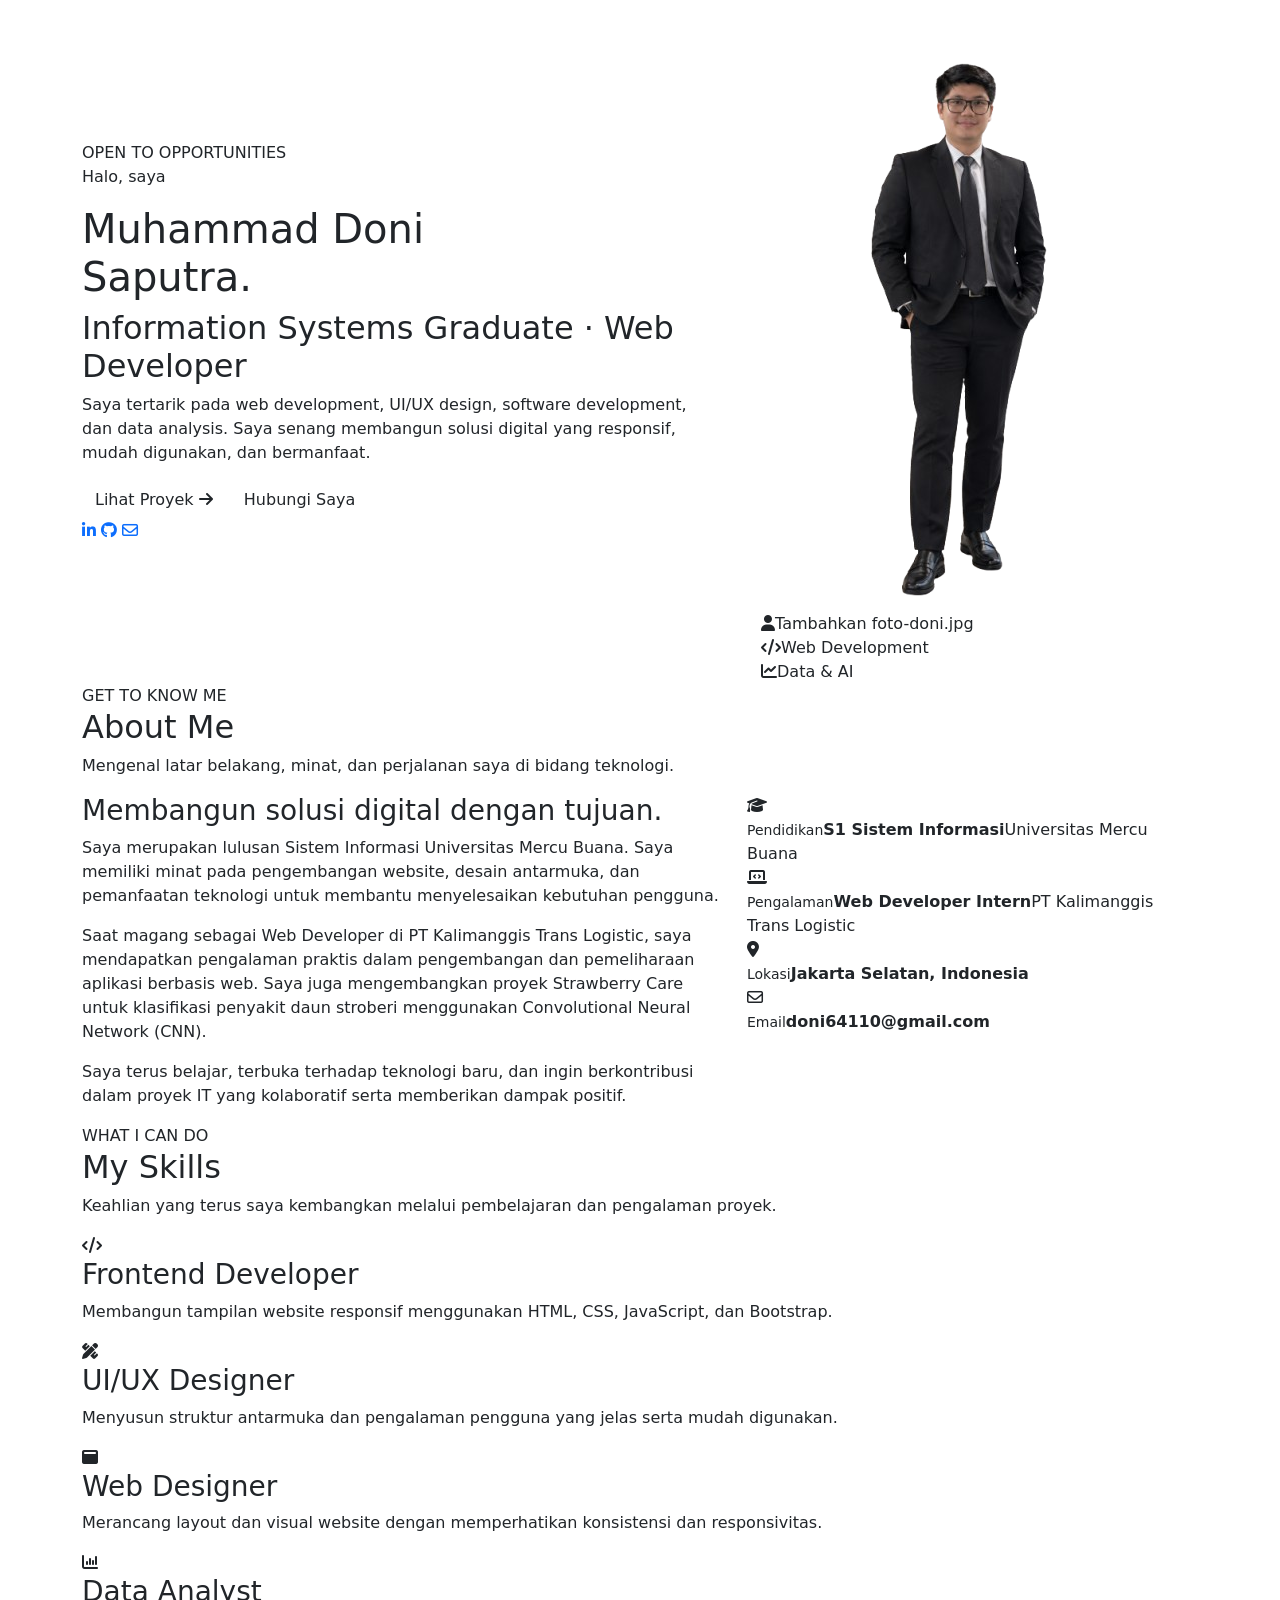
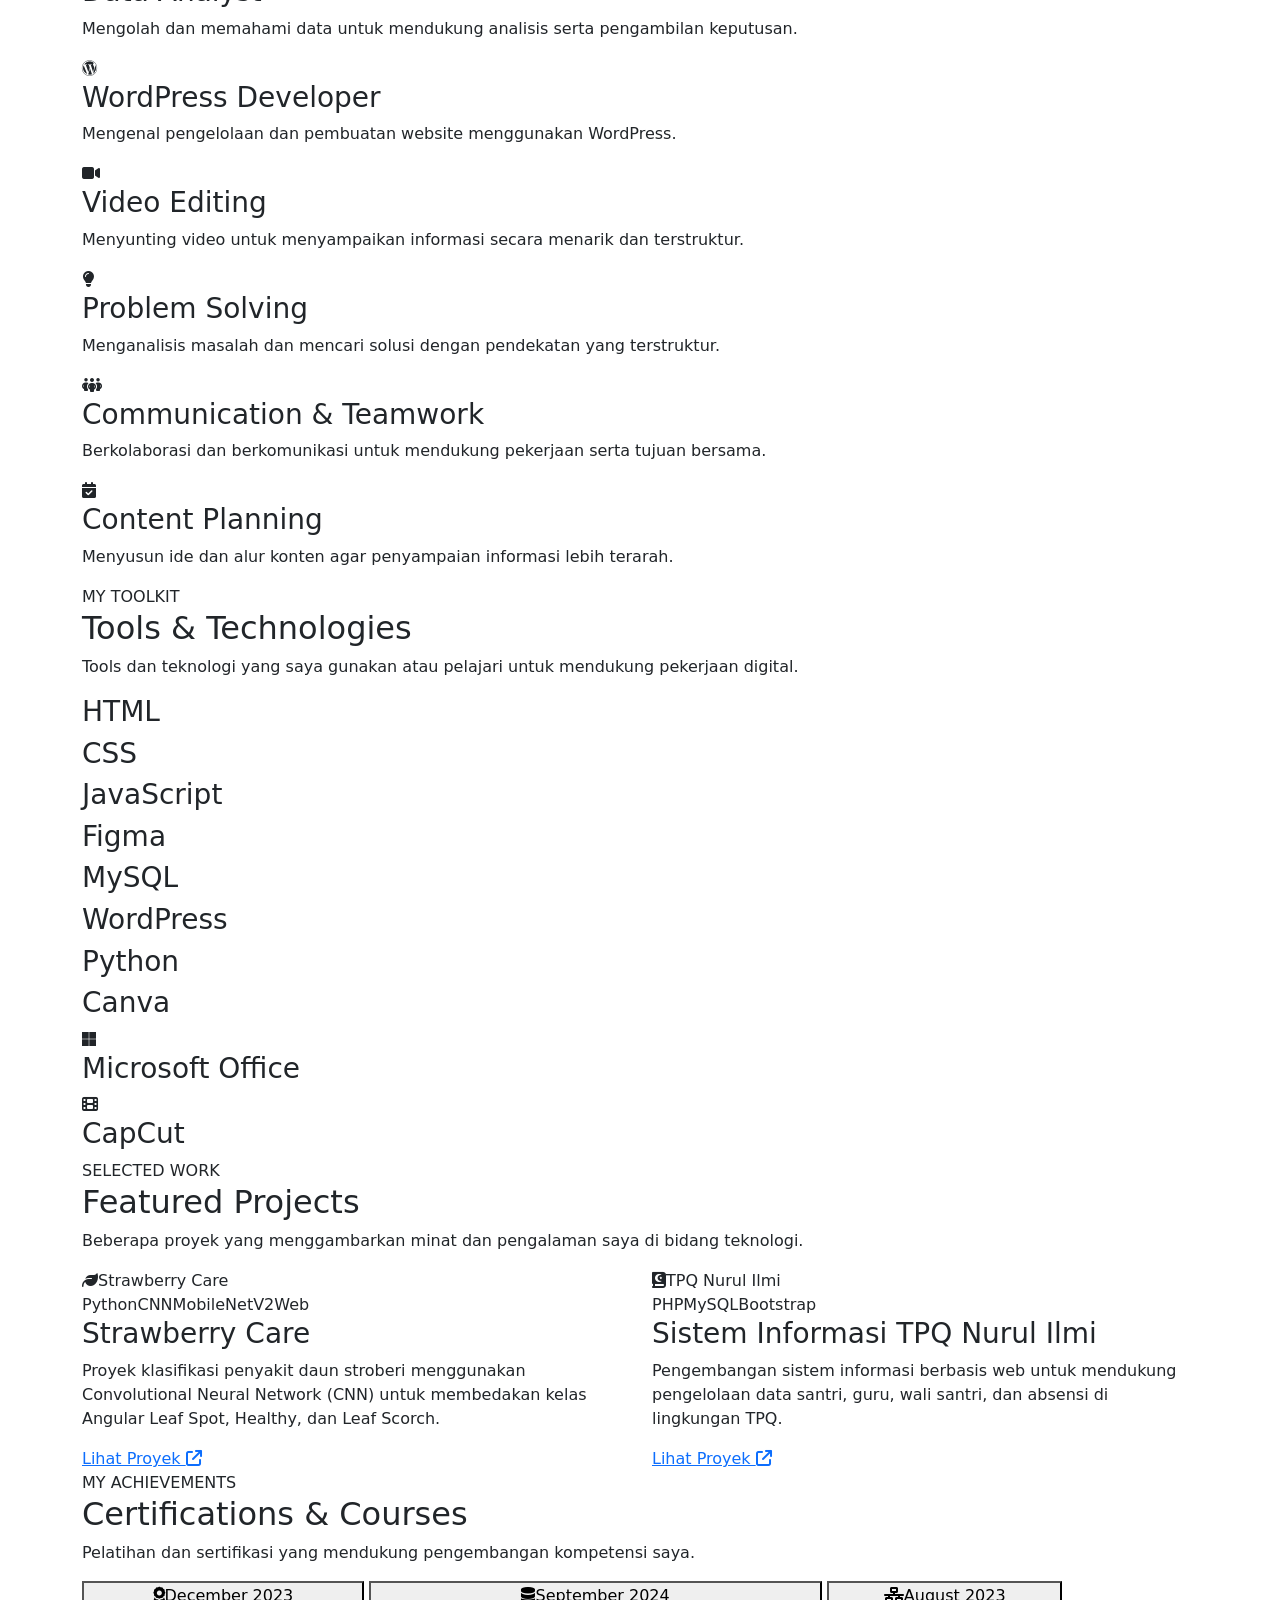
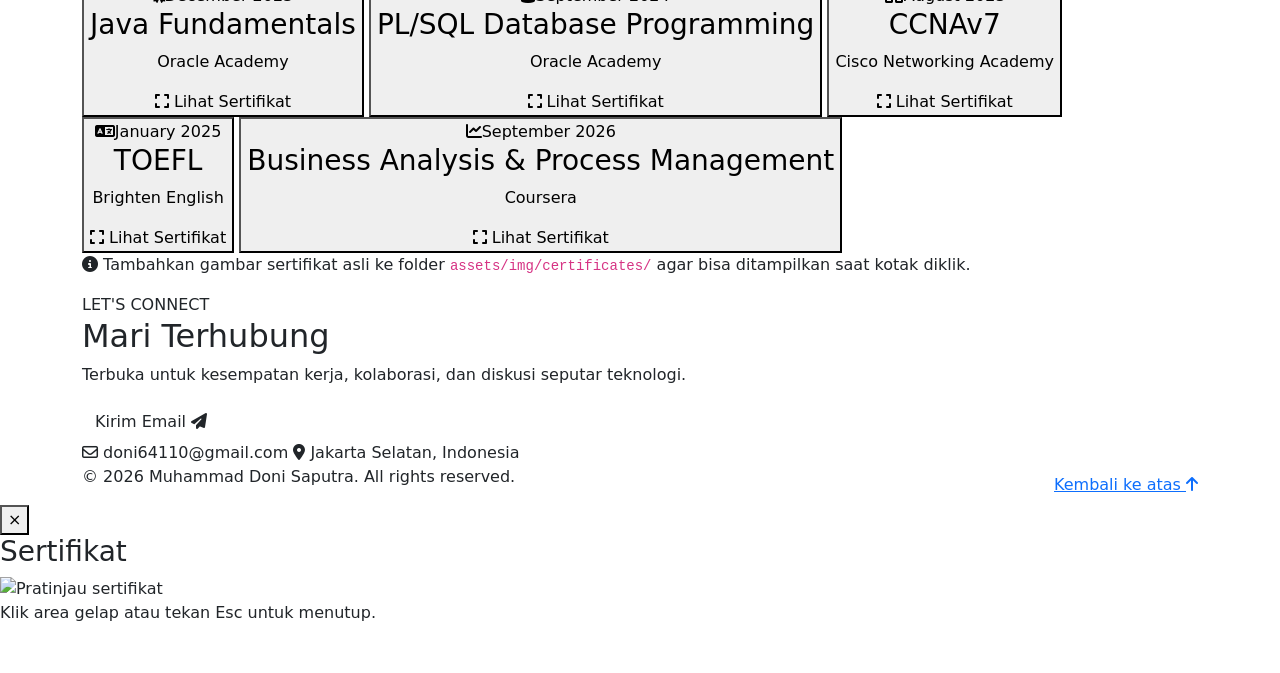
==== index.html @ a96e4e0d "Add files via upload" ====
<!DOCTYPE html>
<html lang="id">
<head>
  <meta charset="UTF-8">
  <meta name="viewport" content="width=device-width, initial-scale=1.0">
  <meta name="description" content="Portofolio Muhammad Doni Saputra - Information Systems Graduate, Web Developer, UI/UX, and Data Analysis.">
  <title>Muhammad Doni Saputra | Portfolio</title>

  <!-- Framework and icons -->
  <link href="https://cdn.jsdelivr.net/npm/bootstrap@5.3.7/dist/css/bootstrap.min.css" rel="stylesheet">
  <link rel="stylesheet" href="https://cdnjs.cloudflare.com/ajax/libs/font-awesome/6.7.2/css/all.min.css">
  <link rel="stylesheet" href="https://cdn.jsdelivr.net/gh/devicons/devicon@latest/devicon.min.css">
  <link rel="preconnect" href="https://fonts.googleapis.com">
  <link rel="preconnect" href="https://fonts.gstatic.com" crossorigin>
  <link href="https://fonts.googleapis.com/css2?family=DM+Sans:wght@400;500;600;700&family=Manrope:wght@400;500;600;700;800&display=swap" rel="stylesheet">
  <link rel="stylesheet" href="style.css">
</head>
<body>
  <!-- NAVBAR -->
  <nav class="navbar navbar-expand-lg navbar-dark fixed-top portfolio-nav">
    <div class="container">
      <a class="navbar-brand" href="#home">Doni<span>.</span></a>
      <button class="navbar-toggler" type="button" data-bs-toggle="collapse" data-bs-target="#mainNav"
        aria-controls="mainNav" aria-expanded="false" aria-label="Buka navigasi">
        <span class="navbar-toggler-icon"></span>
      </button>
      <div class="collapse navbar-collapse" id="mainNav">
        <ul class="navbar-nav ms-auto align-items-lg-center">
          <li class="nav-item"><a class="nav-link" href="#home">Home</a></li>
          <li class="nav-item"><a class="nav-link" href="#about">About</a></li>
          <li class="nav-item"><a class="nav-link" href="#skills">Skills</a></li>
          <li class="nav-item"><a class="nav-link" href="#tools">Tools</a></li>
          <li class="nav-item"><a class="nav-link" href="#projects">Projects</a></li>
          <li class="nav-item"><a class="nav-link" href="#certifications">Certifications</a></li>
          <li class="nav-item"><a class="nav-link nav-contact" href="#contact">Hubungi Saya</a></li>
        </ul>
      </div>
    </div>
  </nav>

  <main>
    <!-- HOME -->
    <section id="home" class="hero-section section-padding">
      <div class="container">
        <div class="row align-items-center g-5">
          <div class="col-lg-7">
            <span class="eyebrow"><span class="status-dot"></span> OPEN TO OPPORTUNITIES</span>
            <p class="hero-intro">Halo, saya</p>
            <h1>Muhammad Doni<br><span>Saputra.</span></h1>
            <h2 class="hero-role">Information Systems Graduate <span>·</span> Web Developer</h2>
            <p class="hero-description">
              Saya tertarik pada web development, UI/UX design, software development, dan data analysis.
              Saya senang membangun solusi digital yang responsif, mudah digunakan, dan bermanfaat.
            </p>
            <div class="hero-actions">
              <a href="#projects" class="btn btn-primary-custom">Lihat Proyek <i class="fa-solid fa-arrow-right"></i></a>
              <a href="#contact" class="btn btn-outline-custom">Hubungi Saya</a>
            </div>
            <div class="social-links">
              <!-- Ganti # dengan URL profil LinkedIn dan GitHub kamu -->
              <a href="#" target="_blank" rel="noopener noreferrer" aria-label="LinkedIn"><i class="fa-brands fa-linkedin-in"></i></a>
              <a href="#" target="_blank" rel="noopener noreferrer" aria-label="GitHub"><i class="fa-brands fa-github"></i></a>
              <a href="mailto:doni64110@gmail.com" aria-label="Email"><i class="fa-regular fa-envelope"></i></a>
            </div>
          </div>
          <div class="col-lg-5">
            <div class="hero-visual">
              <div class="portrait-glow"></div>
              <div class="portrait-frame">
                <!-- Letakkan foto profil kamu di assets/img/foto-doni.jpg -->
                <img src="assets/img/foto-doni.jpg" alt="Foto Muhammad Doni Saputra"
                  onerror="this.style.display='none'; this.nextElementSibling.style.display='flex';">
                <div class="portrait-placeholder"><i class="fa-solid fa-user"></i><span>Tambahkan foto-doni.jpg</span></div>
              </div>
              <div class="floating-card floating-card-top"><i class="fa-solid fa-code"></i><span>Web Development</span></div>
              <div class="floating-card floating-card-bottom"><i class="fa-solid fa-chart-line"></i><span>Data &amp; AI</span></div>
            </div>
          </div>
        </div>
      </div>
    </section>

    <!-- ABOUT -->
    <section id="about" class="section-padding section-alt">
      <div class="container">
        <div class="section-heading">
          <span class="section-label">GET TO KNOW ME</span>
          <h2>About <span>Me</span></h2>
          <p>Mengenal latar belakang, minat, dan perjalanan saya di bidang teknologi.</p>
        </div>
        <div class="row g-4 align-items-stretch">
          <div class="col-lg-7">
            <div class="content-panel about-panel">
              <h3>Membangun solusi digital dengan tujuan.</h3>
              <p>
                Saya merupakan lulusan Sistem Informasi Universitas Mercu Buana. Saya memiliki minat
                pada pengembangan website, desain antarmuka, dan pemanfaatan teknologi untuk membantu
                menyelesaikan kebutuhan pengguna.
              </p>
              <p>
                Saat magang sebagai Web Developer di PT Kalimanggis Trans Logistic, saya mendapatkan
                pengalaman praktis dalam pengembangan dan pemeliharaan aplikasi berbasis web. Saya juga
                mengembangkan proyek Strawberry Care untuk klasifikasi penyakit daun stroberi
                menggunakan Convolutional Neural Network (CNN).
              </p>
              <p>
                Saya terus belajar, terbuka terhadap teknologi baru, dan ingin berkontribusi dalam
                proyek IT yang kolaboratif serta memberikan dampak positif.
              </p>
            </div>
          </div>
          <div class="col-lg-5">
            <div class="content-panel profile-facts">
              <div class="fact-row"><span class="fact-icon"><i class="fa-solid fa-graduation-cap"></i></span><div><small>Pendidikan</small><strong>S1 Sistem Informasi</strong><span>Universitas Mercu Buana</span></div></div>
              <div class="fact-row"><span class="fact-icon"><i class="fa-solid fa-laptop-code"></i></span><div><small>Pengalaman</small><strong>Web Developer Intern</strong><span>PT Kalimanggis Trans Logistic</span></div></div>
              <div class="fact-row"><span class="fact-icon"><i class="fa-solid fa-location-dot"></i></span><div><small>Lokasi</small><strong>Jakarta Selatan, Indonesia</strong></div></div>
              <div class="fact-row"><span class="fact-icon"><i class="fa-regular fa-envelope"></i></span><div><small>Email</small><strong>doni64110@gmail.com</strong></div></div>
            </div>
          </div>
        </div>
      </div>
    </section>

    <!-- SKILLS -->
    <section id="skills" class="section-padding">
      <div class="container">
        <div class="section-heading">
          <span class="section-label">WHAT I CAN DO</span>
          <h2>My <span>Skills</span></h2>
          <p>Keahlian yang terus saya kembangkan melalui pembelajaran dan pengalaman proyek.</p>
        </div>
        <div class="skills-grid">
          <article class="skill-card">
            <div class="skill-icon"><i class="fa-solid fa-code"></i></div>
            <h3>Frontend Developer</h3>
            <p>Membangun tampilan website responsif menggunakan HTML, CSS, JavaScript, dan Bootstrap.</p>
          </article>
          <article class="skill-card">
            <div class="skill-icon"><i class="fa-solid fa-pen-ruler"></i></div>
            <h3>UI/UX Designer</h3>
            <p>Menyusun struktur antarmuka dan pengalaman pengguna yang jelas serta mudah digunakan.</p>
          </article>
          <article class="skill-card">
            <div class="skill-icon"><i class="fa-solid fa-window-maximize"></i></div>
            <h3>Web Designer</h3>
            <p>Merancang layout dan visual website dengan memperhatikan konsistensi dan responsivitas.</p>
          </article>
          <article class="skill-card">
            <div class="skill-icon"><i class="fa-solid fa-chart-column"></i></div>
            <h3>Data Analyst</h3>
            <p>Mengolah dan memahami data untuk mendukung analisis serta pengambilan keputusan.</p>
          </article>
          <article class="skill-card">
            <div class="skill-icon"><i class="fa-brands fa-wordpress"></i></div>
            <h3>WordPress Developer</h3>
            <p>Mengenal pengelolaan dan pembuatan website menggunakan WordPress.</p>
          </article>
          <article class="skill-card">
            <div class="skill-icon"><i class="fa-solid fa-video"></i></div>
            <h3>Video Editing</h3>
            <p>Menyunting video untuk menyampaikan informasi secara menarik dan terstruktur.</p>
          </article>
          <article class="skill-card">
            <div class="skill-icon"><i class="fa-solid fa-lightbulb"></i></div>
            <h3>Problem Solving</h3>
            <p>Menganalisis masalah dan mencari solusi dengan pendekatan yang terstruktur.</p>
          </article>
          <article class="skill-card">
            <div class="skill-icon"><i class="fa-solid fa-people-group"></i></div>
            <h3>Communication &amp; Teamwork</h3>
            <p>Berkolaborasi dan berkomunikasi untuk mendukung pekerjaan serta tujuan bersama.</p>
          </article>
          <article class="skill-card">
            <div class="skill-icon"><i class="fa-solid fa-calendar-check"></i></div>
            <h3>Content Planning</h3>
            <p>Menyusun ide dan alur konten agar penyampaian informasi lebih terarah.</p>
          </article>
        </div>
      </div>
    </section>

    <!-- TOOLS -->
    <section id="tools" class="section-padding section-alt">
      <div class="container">
        <div class="section-heading">
          <span class="section-label">MY TOOLKIT</span>
          <h2>Tools <span>&amp; Technologies</span></h2>
          <p>Tools dan teknologi yang saya gunakan atau pelajari untuk mendukung pekerjaan digital.</p>
        </div>
        <div class="tools-grid">
          <div class="tool-card"><i class="devicon-html5-plain colored"></i><h3>HTML</h3></div>
          <div class="tool-card"><i class="devicon-css3-plain colored"></i><h3>CSS</h3></div>
          <div class="tool-card"><i class="devicon-javascript-plain colored"></i><h3>JavaScript</h3></div>
          <div class="tool-card"><i class="devicon-figma-plain colored"></i><h3>Figma</h3></div>
          <div class="tool-card"><i class="devicon-mysql-plain colored"></i><h3>MySQL</h3></div>
          <div class="tool-card"><i class="devicon-wordpress-plain colored"></i><h3>WordPress</h3></div>
          <div class="tool-card"><i class="devicon-python-plain colored"></i><h3>Python</h3></div>
          <div class="tool-card"><i class="devicon-canva-original colored"></i><h3>Canva</h3></div>
          <div class="tool-card"><i class="fa-brands fa-microsoft tool-special-icon"></i><h3>Microsoft Office</h3></div>
          <div class="tool-card"><i class="fa-solid fa-film tool-special-icon"></i><h3>CapCut</h3></div>
        </div>
      </div>
    </section>

    <!-- PROJECTS -->
    <section id="projects" class="section-padding">
      <div class="container">
        <div class="section-heading">
          <span class="section-label">SELECTED WORK</span>
          <h2>Featured <span>Projects</span></h2>
          <p>Beberapa proyek yang menggambarkan minat dan pengalaman saya di bidang teknologi.</p>
        </div>
        <div class="row g-4">
          <div class="col-lg-6">
            <article class="project-card h-100">
              <div class="project-visual strawberry-visual"><i class="fa-solid fa-leaf"></i><span>Strawberry Care</span></div>
              <div class="project-body">
                <div class="project-tags"><span>Python</span><span>CNN</span><span>MobileNetV2</span><span>Web</span></div>
                <h3>Strawberry Care</h3>
                <p>Proyek klasifikasi penyakit daun stroberi menggunakan Convolutional Neural Network (CNN) untuk membedakan kelas Angular Leaf Spot, Healthy, dan Leaf Scorch.</p>
                <a href="#" class="project-link" target="_blank" rel="noopener noreferrer">Lihat Proyek <i class="fa-solid fa-arrow-up-right-from-square"></i></a>
              </div>
            </article>
          </div>
          <div class="col-lg-6">
            <article class="project-card h-100">
              <div class="project-visual tpq-visual"><i class="fa-solid fa-book-quran"></i><span>TPQ Nurul Ilmi</span></div>
              <div class="project-body">
                <div class="project-tags"><span>PHP</span><span>MySQL</span><span>Bootstrap</span></div>
                <h3>Sistem Informasi TPQ Nurul Ilmi</h3>
                <p>Pengembangan sistem informasi berbasis web untuk mendukung pengelolaan data santri, guru, wali santri, dan absensi di lingkungan TPQ.</p>
                <a href="#" class="project-link" target="_blank" rel="noopener noreferrer">Lihat Proyek <i class="fa-solid fa-arrow-up-right-from-square"></i></a>
              </div>
            </article>
          </div>
        </div>
      </div>
    </section>

    <!-- CERTIFICATIONS -->
    <section id="certifications" class="section-padding section-alt">
      <div class="container">
        <div class="section-heading">
          <span class="section-label">MY ACHIEVEMENTS</span>
          <h2>Certifications <span>&amp; Courses</span></h2>
          <p>Pelatihan dan sertifikasi yang mendukung pengembangan kompetensi saya.</p>
        </div>
        <div class="certification-grid">
          <button type="button" class="cert-card" data-image="assets/img/certificates/java-fundamentals.jpg" data-title="Java Fundamentals — Oracle Academy">
            <span class="cert-icon"><i class="fa-solid fa-award"></i></span><span class="cert-date">December 2023</span><h3>Java Fundamentals</h3><p>Oracle Academy</p><span class="cert-view"><i class="fa-solid fa-expand"></i> Lihat Sertifikat</span>
          </button>
          <button type="button" class="cert-card" data-image="assets/img/certificates/plsql-database.jpg" data-title="PL/SQL Database Programming — Oracle Academy">
            <span class="cert-icon"><i class="fa-solid fa-database"></i></span><span class="cert-date">September 2024</span><h3>PL/SQL Database Programming</h3><p>Oracle Academy</p><span class="cert-view"><i class="fa-solid fa-expand"></i> Lihat Sertifikat</span>
          </button>
          <button type="button" class="cert-card" data-image="assets/img/certificates/ccnav7.jpg" data-title="CCNAv7 — Cisco Networking Academy">
            <span class="cert-icon"><i class="fa-solid fa-network-wired"></i></span><span class="cert-date">August 2023</span><h3>CCNAv7</h3><p>Cisco Networking Academy</p><span class="cert-view"><i class="fa-solid fa-expand"></i> Lihat Sertifikat</span>
          </button>
          <button type="button" class="cert-card" data-image="assets/img/certificates/toefl-brighten.jpg" data-title="TOEFL — Brighten English">
            <span class="cert-icon"><i class="fa-solid fa-language"></i></span><span class="cert-date">January 2025</span><h3>TOEFL</h3><p>Brighten English</p><span class="cert-view"><i class="fa-solid fa-expand"></i> Lihat Sertifikat</span>
          </button>
          <button type="button" class="cert-card" data-image="assets/img/certificates/business-analysis.jpg" data-title="Business Analysis & Process Management — Coursera">
            <span class="cert-icon"><i class="fa-solid fa-chart-line"></i></span><span class="cert-date">September 2026</span><h3>Business Analysis &amp; Process Management</h3><p>Coursera</p><span class="cert-view"><i class="fa-solid fa-expand"></i> Lihat Sertifikat</span>
          </button>
        </div>
        <p class="cert-note"><i class="fa-solid fa-circle-info"></i> Tambahkan gambar sertifikat asli ke folder <code>assets/img/certificates/</code> agar bisa ditampilkan saat kotak diklik.</p>
      </div>
    </section>

    <!-- CONTACT -->
    <section id="contact" class="section-padding">
      <div class="container">
        <div class="contact-panel">
          <span class="section-label">LET'S CONNECT</span>
          <h2>Mari <span>Terhubung</span></h2>
          <p>Terbuka untuk kesempatan kerja, kolaborasi, dan diskusi seputar teknologi.</p>
          <a class="btn btn-primary-custom" href="mailto:doni64110@gmail.com">Kirim Email <i class="fa-solid fa-paper-plane"></i></a>
          <div class="contact-details">
            <span><i class="fa-regular fa-envelope"></i> doni64110@gmail.com</span>
            <span><i class="fa-solid fa-location-dot"></i> Jakarta Selatan, Indonesia</span>
          </div>
        </div>
      </div>
    </section>
  </main>

  <footer class="site-footer">
    <div class="container d-flex flex-column flex-md-row justify-content-between align-items-center gap-2">
      <p>© <span id="currentYear"></span> Muhammad Doni Saputra. All rights reserved.</p>
      <a href="#home">Kembali ke atas <i class="fa-solid fa-arrow-up"></i></a>
    </div>
  </footer>

  <!-- Certificate image modal -->
  <div class="certificate-modal" id="certificateModal" aria-hidden="true">
    <div class="certificate-modal-content" role="dialog" aria-modal="true" aria-labelledby="certificateModalTitle">
      <button type="button" class="certificate-close" id="closeCertificate" aria-label="Tutup sertifikat">&times;</button>
      <h3 id="certificateModalTitle">Sertifikat</h3>
      <img id="certificatePreview" src="" alt="Pratinjau sertifikat">
      <p class="certificate-hint">Klik area gelap atau tekan Esc untuk menutup.</p>
    </div>
  </div>

  <script src="https://cdn.jsdelivr.net/npm/bootstrap@5.3.7/dist/js/bootstrap.bundle.min.js"></script>
  <script src="script.js"></script>
</body>
</html>
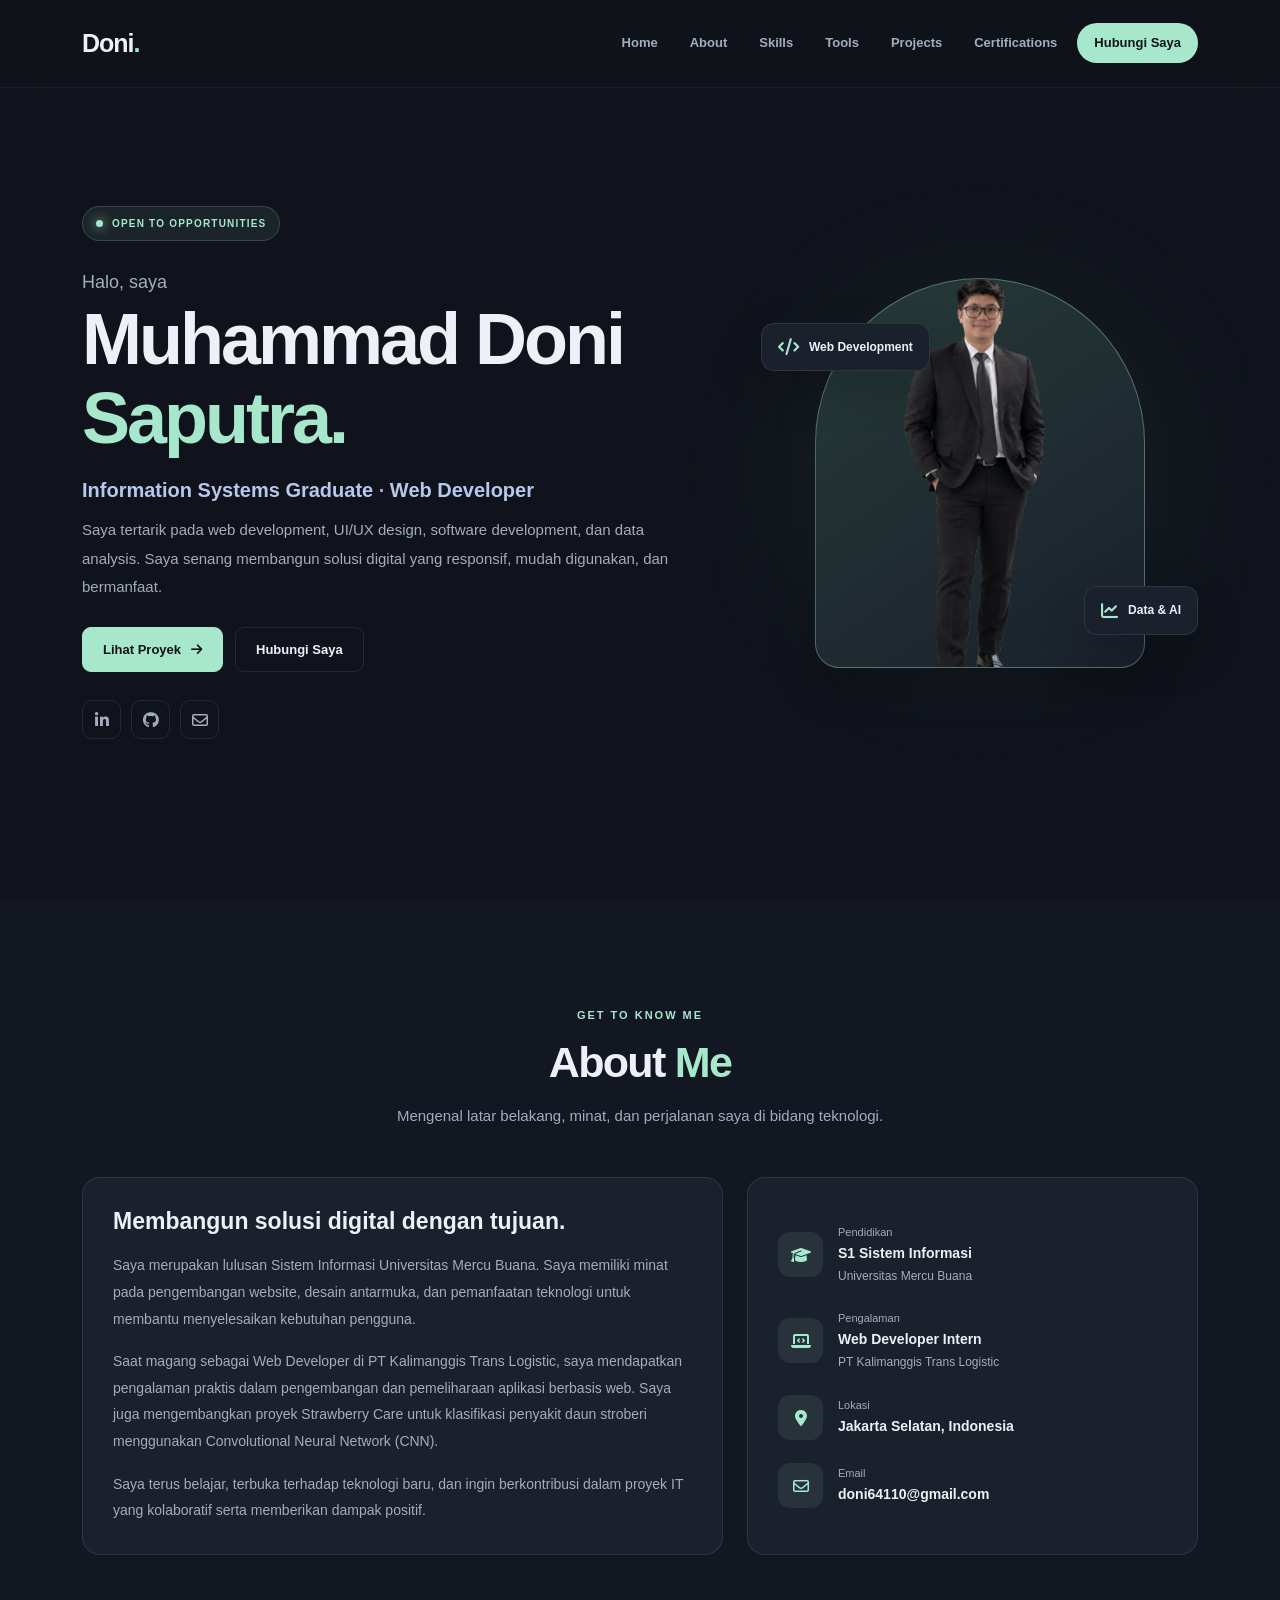
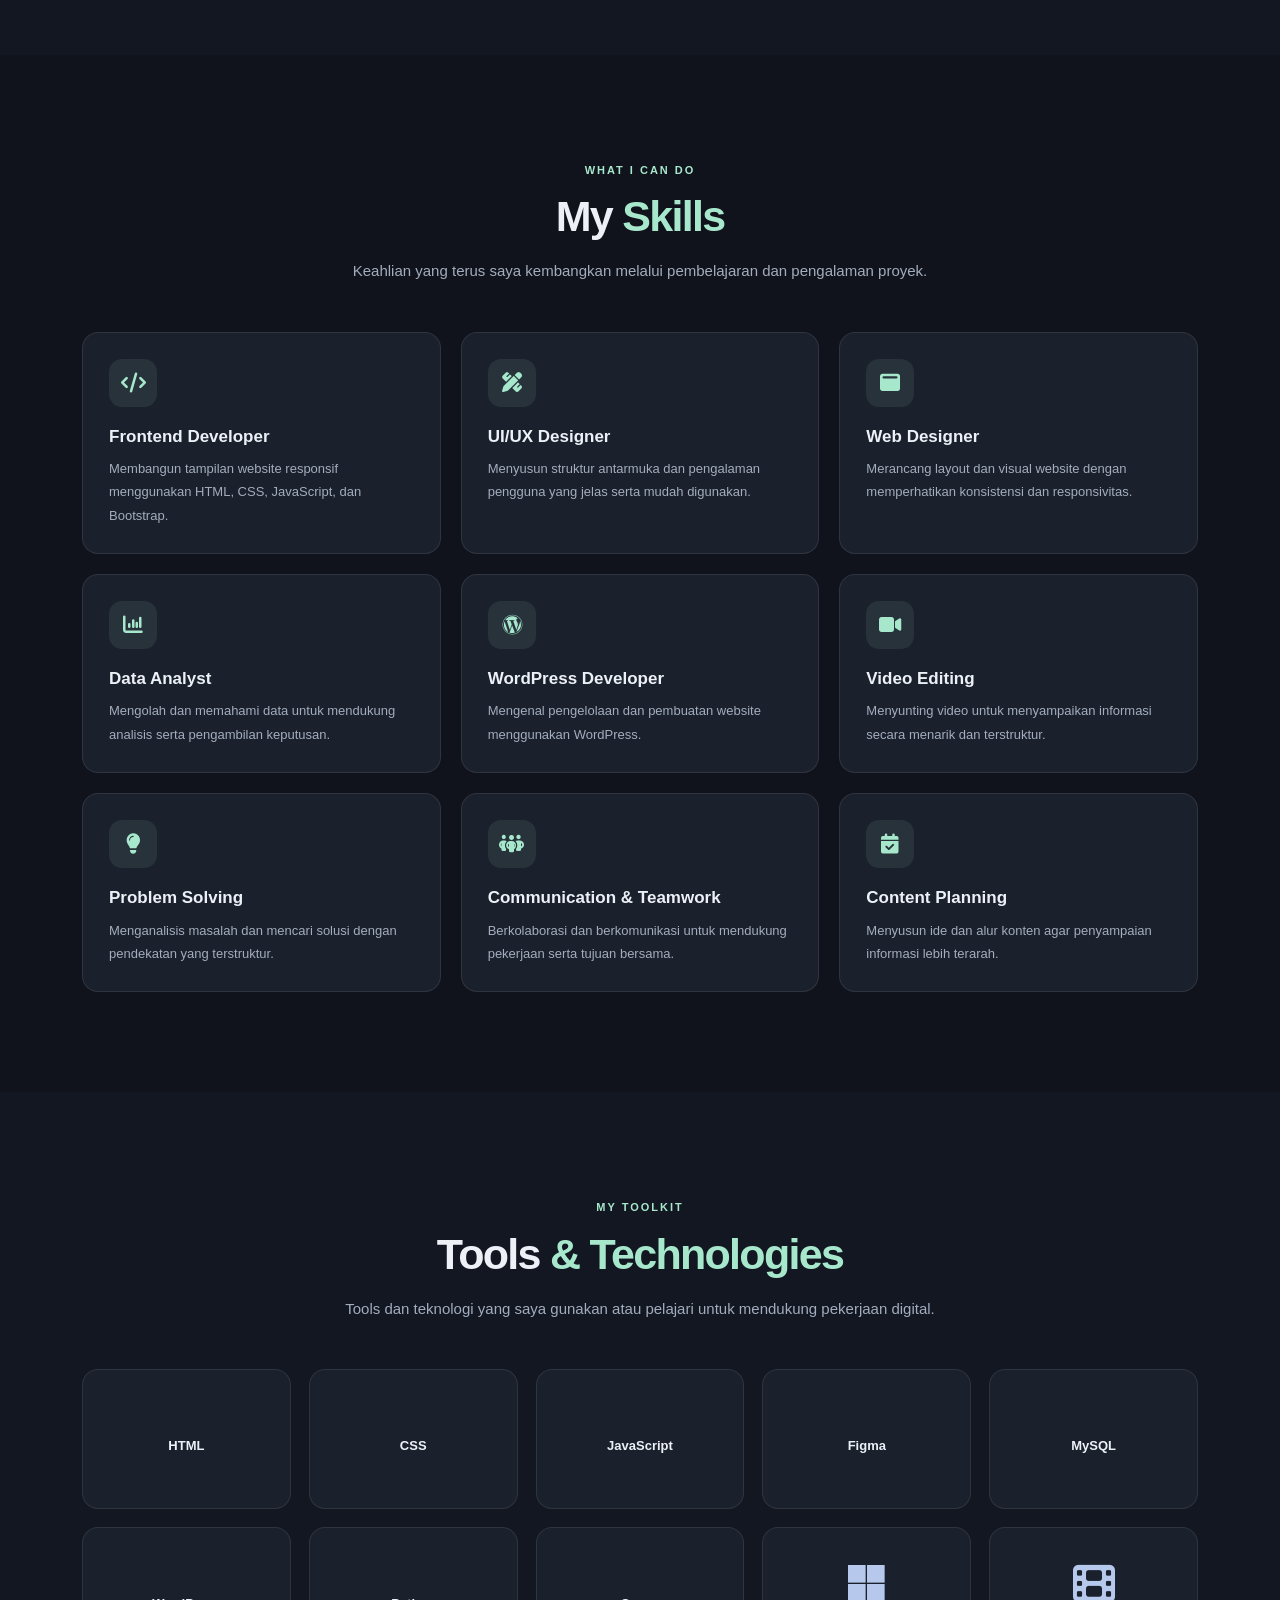
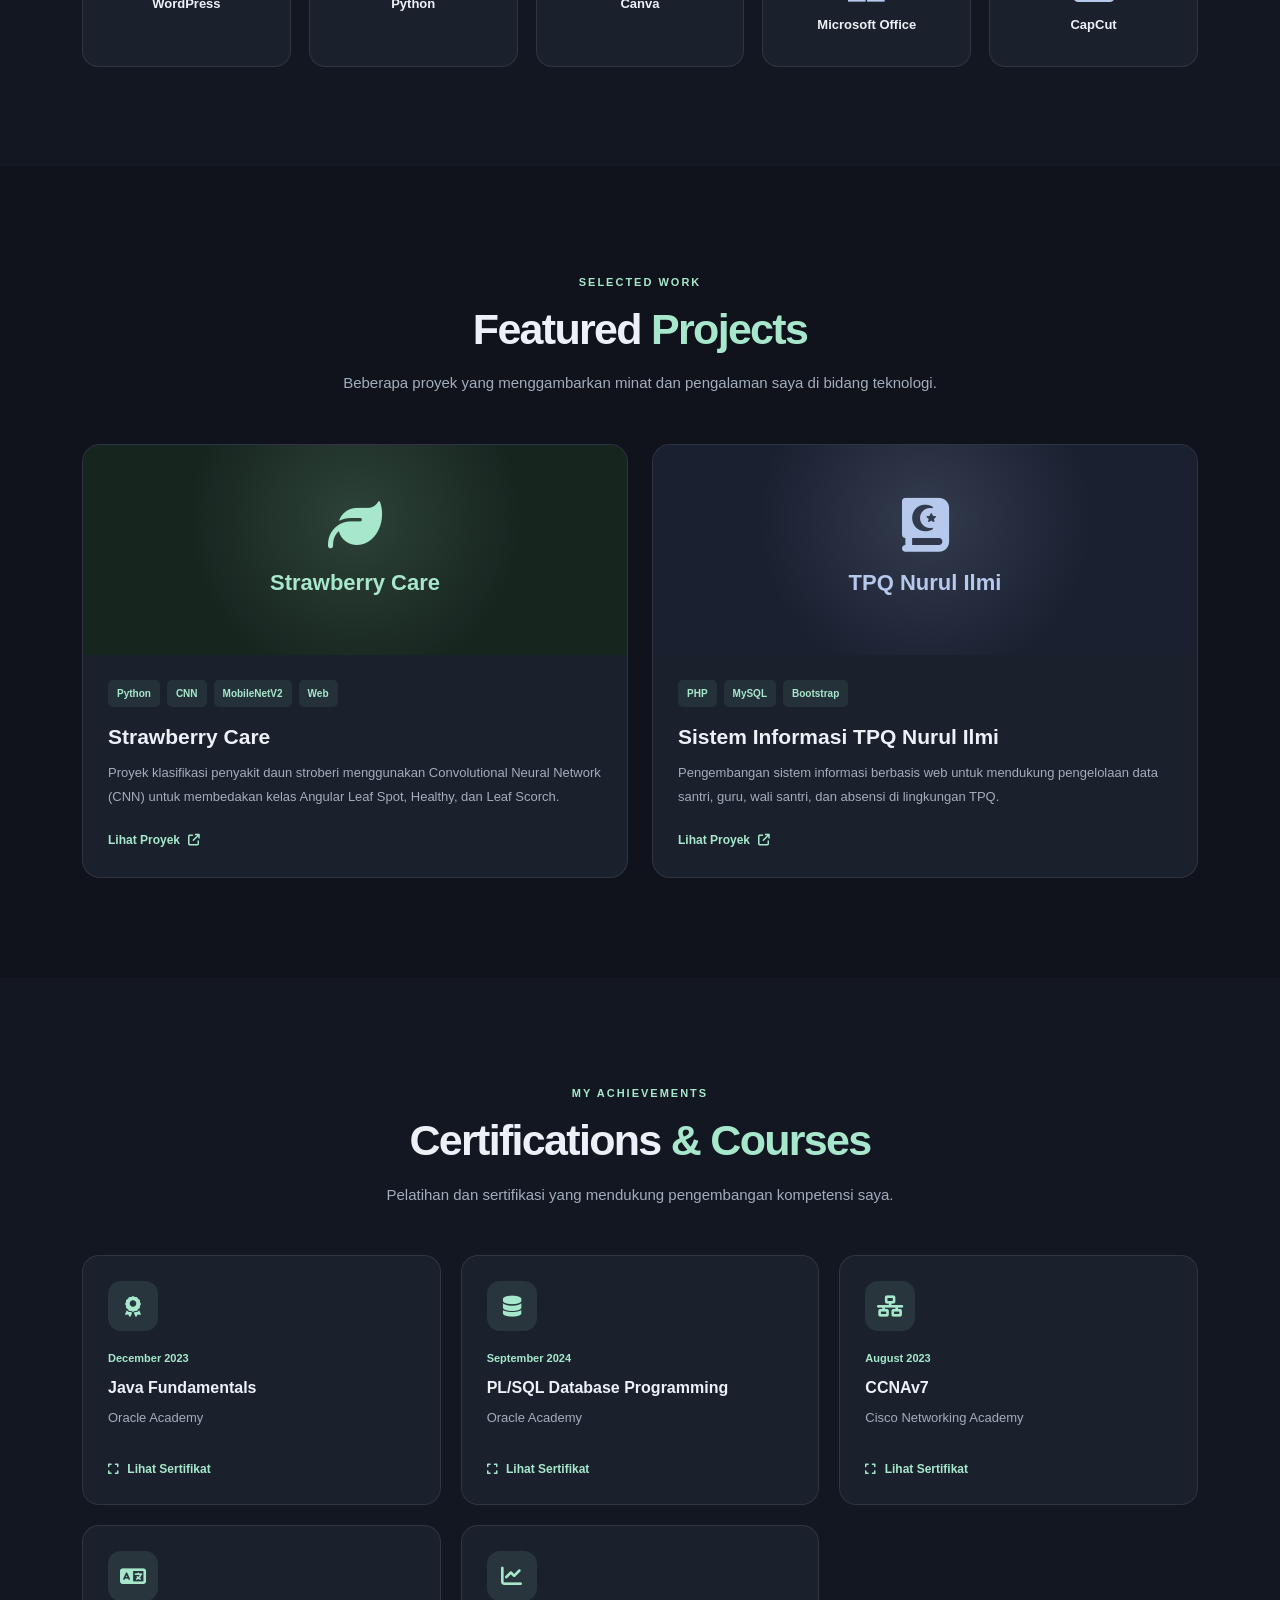
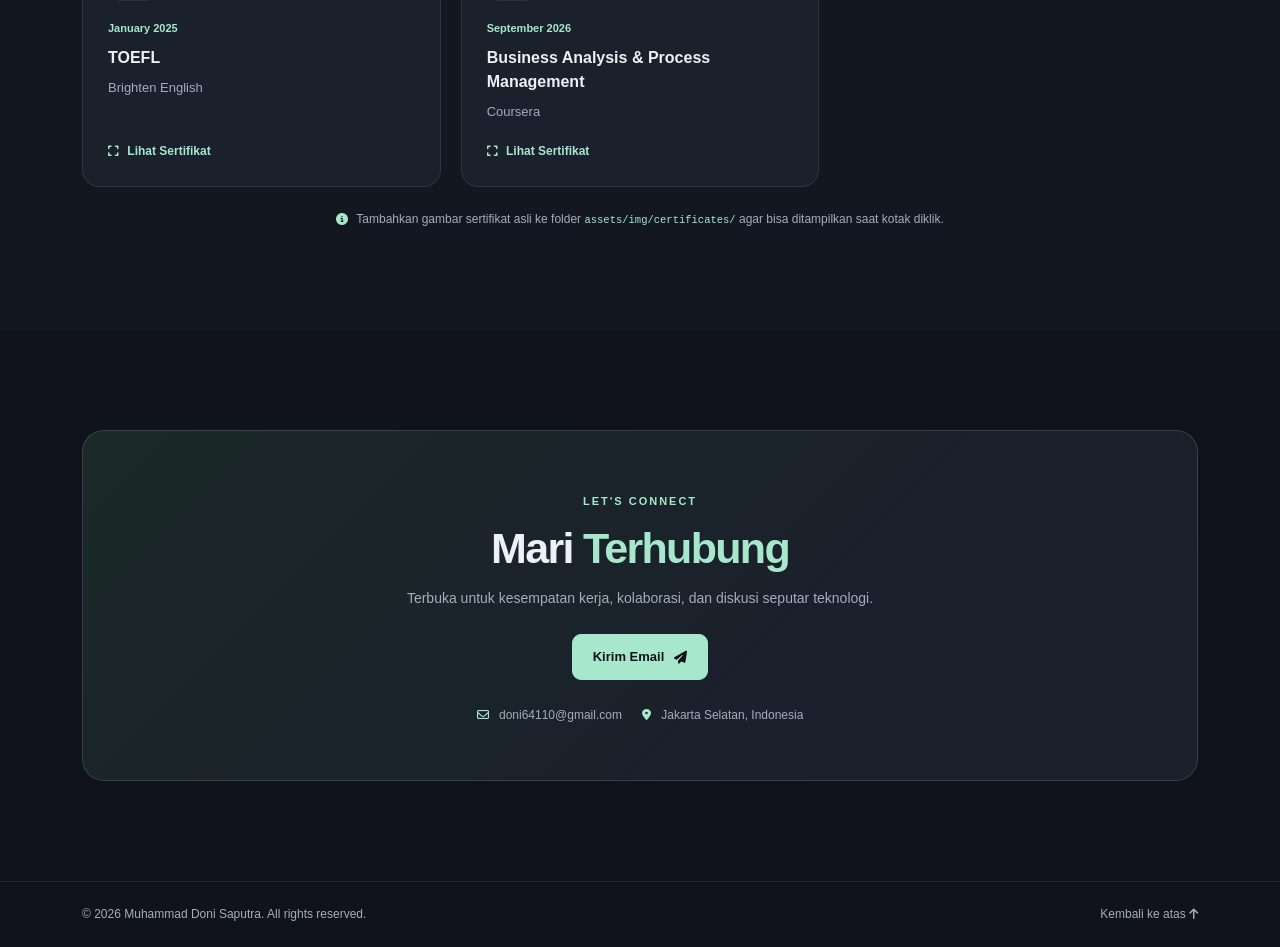
==== commit 3b8089b0: "Update index.html" ====
--- a/index.html
+++ b/index.html
@@ -13,7 +13,7 @@
   <link rel="preconnect" href="https://fonts.googleapis.com">
   <link rel="preconnect" href="https://fonts.gstatic.com" crossorigin>
   <link href="https://fonts.googleapis.com/css2?family=DM+Sans:wght@400;500;600;700&family=Manrope:wght@400;500;600;700;800&display=swap" rel="stylesheet">
-  <link rel="stylesheet" href="style.css">
+  <link rel="stylesheet" href="Home.css">
 </head>
 <body>
   <!-- NAVBAR -->
--- a/Home.css
+++ b/Home.css
@@ -0,0 +1,283 @@
+/* ==============================
+   BASE / THEME
+================================ */
+:root {
+  --bg: #10131b;
+  --bg-alt: #121722;
+  --panel: #1a202c;
+  --panel-hover: #24352f;
+  --text: #edf1f7;
+  --muted: #a3adbd;
+  --mint: #a7e8cc;
+  --blue: #b6c9ed;
+  --border: rgba(255,255,255,.09);
+  --shadow: 0 18px 45px rgba(0,0,0,.18);
+}
+* { box-sizing: border-box; }
+html { scroll-behavior: smooth; scroll-padding-top: 90px; }
+body {
+  margin: 0;
+  background: var(--bg);
+  color: var(--text);
+  font-family: "DM Sans", sans-serif;
+  line-height: 1.7;
+}
+h1,h2,h3,h4,.navbar-brand { font-family: "Manrope", sans-serif; }
+p { color: var(--muted); }
+a { text-decoration: none; }
+.section-padding { padding: 100px 0; }
+.section-alt { background: var(--bg-alt); }
+section { scroll-margin-top: 75px; }
+
+/* NAVIGATION */
+.portfolio-nav {
+  padding: 17px 0;
+  background: rgba(16,19,27,.88);
+  backdrop-filter: blur(16px);
+  border-bottom: 1px solid rgba(255,255,255,.05);
+}
+.navbar-brand { font-size: 25px; font-weight: 800; letter-spacing: -1px; color: var(--text); }
+.navbar-brand span { color: var(--mint); }
+.navbar-nav { gap: 8px; }
+.portfolio-nav .nav-link {
+  color: var(--muted);
+  font-size: 13px;
+  font-weight: 600;
+  padding: 9px 12px !important;
+  transition: color .25s ease;
+}
+.portfolio-nav .nav-link:hover, .portfolio-nav .nav-link.active { color: var(--mint); }
+.portfolio-nav .nav-contact {
+  color: var(--bg);
+  background: var(--mint);
+  border-radius: 30px;
+  padding: 9px 17px !important;
+}
+.portfolio-nav .nav-contact:hover { color: var(--bg); background: #c4f4df; }
+.navbar-toggler { border-color: var(--border); }
+.navbar-toggler:focus { box-shadow: 0 0 0 .15rem rgba(167,232,204,.2); }
+
+/* SECTION HEADINGS */
+.section-heading { max-width: 690px; margin: 0 auto 48px; text-align: center; }
+.section-label {
+  display: inline-block;
+  margin-bottom: 12px;
+  color: var(--mint);
+  font-size: 11px;
+  font-weight: 800;
+  letter-spacing: 2px;
+  text-transform: uppercase;
+}
+.section-heading h2, .contact-panel h2 {
+  margin: 0 0 15px;
+  font-size: clamp(30px, 4vw, 43px);
+  font-weight: 800;
+  letter-spacing: -1.7px;
+}
+.section-heading h2 span, .contact-panel h2 span { color: var(--mint); }
+.section-heading p { margin: 0; font-size: 15px; }
+
+/* HERO */
+.hero-section { min-height: 100vh; display: flex; align-items: center; padding-top: 145px; }
+.eyebrow {
+  display: inline-flex; align-items: center; gap: 9px;
+  color: var(--mint); background: rgba(167,232,204,.08);
+  border: 1px solid rgba(167,232,204,.18); border-radius: 30px;
+  padding: 8px 13px; font-size: 10px; font-weight: 800; letter-spacing: 1.2px;
+}
+.status-dot { width: 7px; height: 7px; background: var(--mint); border-radius: 50%; box-shadow: 0 0 12px var(--mint); }
+.hero-intro { margin: 26px 0 3px; color: var(--muted); font-size: 18px; }
+.hero-section h1 { margin: 0; font-size: clamp(43px, 6vw, 72px); line-height: 1.1; font-weight: 800; letter-spacing: -3px; }
+.hero-section h1 span { color: var(--mint); }
+.hero-role { margin: 20px 0 14px; color: var(--blue); font-size: clamp(15px, 2vw, 20px); font-weight: 700; }
+.hero-role span { color: var(--muted); }
+.hero-description { max-width: 590px; margin-bottom: 25px; font-size: 15px; line-height: 1.9; }
+.hero-actions { display: flex; flex-wrap: wrap; gap: 12px; }
+.btn-primary-custom, .btn-outline-custom {
+  display: inline-flex; align-items: center; justify-content: center; gap: 10px;
+  padding: 12px 20px; border-radius: 9px; font-size: 13px; font-weight: 700;
+  transition: transform .25s ease, background .25s ease, color .25s ease, border-color .25s ease;
+}
+.btn-primary-custom { color: #10131b; background: var(--mint); border: 1px solid var(--mint); }
+.btn-primary-custom:hover { color: #10131b; background: #c5f4df; transform: translateY(-3px); }
+.btn-outline-custom { color: var(--text); border: 1px solid var(--border); }
+.btn-outline-custom:hover { color: var(--mint); border-color: var(--mint); transform: translateY(-3px); }
+.social-links { display: flex; gap: 10px; margin-top: 28px; }
+.social-links a {
+  display: flex; align-items: center; justify-content: center;
+  width: 39px; height: 39px; color: var(--muted);
+  border: 1px solid var(--border); border-radius: 10px;
+  transition: .25s ease;
+}
+.social-links a:hover { color: var(--bg); background: var(--mint); border-color: var(--mint); transform: translateY(-3px); }
+.hero-visual { position: relative; display: flex; justify-content: center; align-items: center; min-height: 440px; }
+.portrait-glow { position: absolute; width: 300px; height: 300px; background: rgba(167,232,204,.12); filter: blur(75px); border-radius: 50%; }
+.portrait-frame {
+  position: relative; z-index: 1; width: min(78%, 330px); height: 390px;
+  overflow: hidden; border: 1px solid rgba(167,232,204,.35); border-radius: 170px 170px 25px 25px;
+  background: linear-gradient(145deg, #263b38, #1a202c); box-shadow: var(--shadow);
+}
+.portrait-frame img { width: 100%; height: 100%; object-fit: cover; object-position: center; }
+.portrait-placeholder { display: none; width: 100%; height: 100%; flex-direction: column; align-items: center; justify-content: center; gap: 14px; color: var(--mint); }
+.portrait-placeholder i { font-size: 65px; }
+.portrait-placeholder span { font-size: 12px; }
+.floating-card {
+  position: absolute; z-index: 2; display: flex; align-items: center; gap: 10px;
+  padding: 13px 16px; color: var(--text); background: #1a202c;
+  border: 1px solid var(--border); border-radius: 13px; box-shadow: var(--shadow);
+  font-size: 12px; font-weight: 700;
+}
+.floating-card i { color: var(--mint); font-size: 17px; }
+.floating-card-top { top: 70px; left: 0; }
+.floating-card-bottom { bottom: 58px; right: 0; }
+
+/* ABOUT */
+.content-panel { height: 100%; padding: 30px; background: var(--panel); border: 1px solid var(--border); border-radius: 18px; }
+.about-panel h3 { margin-bottom: 17px; font-size: 23px; font-weight: 800; }
+.about-panel p { font-size: 14px; line-height: 1.9; }
+.about-panel p:last-child { margin-bottom: 0; }
+.profile-facts { display: flex; flex-direction: column; justify-content: center; gap: 23px; }
+.fact-row { display: flex; align-items: center; gap: 15px; }
+.fact-icon { display: flex; align-items: center; justify-content: center; flex-shrink: 0; width: 45px; height: 45px; color: var(--mint); background: rgba(167,232,204,.09); border-radius: 12px; }
+.fact-row div { display: flex; flex-direction: column; }
+.fact-row small { color: var(--muted); font-size: 11px; }
+.fact-row strong { color: var(--text); font-size: 14px; }
+.fact-row div span { color: var(--muted); font-size: 12px; }
+
+/* SKILLS */
+.skills-grid { display: grid; grid-template-columns: repeat(3, minmax(0, 1fr)); gap: 20px; }
+.skill-card {
+  padding: 26px; background: var(--panel); border: 1px solid var(--border); border-radius: 16px;
+  transition: background-color .3s ease, border-color .3s ease, transform .3s ease, box-shadow .3s ease;
+}
+.skill-icon { display: flex; align-items: center; justify-content: center; width: 48px; height: 48px; margin-bottom: 20px; color: var(--mint); background: rgba(167,232,204,.09); border-radius: 13px; font-size: 20px; transition: color .3s ease, background-color .3s ease, transform .3s ease; }
+.skill-card h3 { margin-bottom: 10px; color: var(--text); font-size: 17px; font-weight: 800; transition: color .3s ease; }
+.skill-card p { margin: 0; font-size: 13px; line-height: 1.8; transition: color .3s ease; }
+.skill-card:hover { background: var(--panel-hover); border-color: var(--mint); transform: translateY(-6px); box-shadow: 0 12px 30px rgba(0,0,0,.22); }
+.skill-card:hover .skill-icon { color: var(--bg); background: var(--mint); transform: scale(1.07); }
+.skill-card:hover h3 { color: var(--mint); }
+.skill-card:hover p { color: #d0d9e4; }
+
+/* TOOLS */
+.tools-grid { display: grid; grid-template-columns: repeat(5, minmax(0, 1fr)); gap: 18px; }
+.tool-card {
+  min-height: 140px; padding: 22px 12px; display: flex; flex-direction: column;
+  align-items: center; justify-content: center; gap: 13px;
+  background: var(--panel); border: 1px solid var(--border); border-radius: 16px;
+  transition: transform .3s ease, background-color .3s ease, border-color .3s ease, box-shadow .3s ease;
+}
+.tool-card > i { font-size: 42px; transition: transform .3s ease, filter .3s ease; }
+.tool-card h3 { margin: 0; color: var(--text); font-size: 13px; font-weight: 700; text-align: center; transition: color .3s ease; }
+.tool-special-icon { color: var(--blue); }
+.tool-card:hover { transform: translateY(-6px); background: var(--panel-hover); border-color: var(--mint); box-shadow: 0 12px 30px rgba(0,0,0,.2); }
+.tool-card:hover > i { transform: scale(1.12); filter: saturate(1.2); }
+.tool-card:hover h3 { color: var(--mint); }
+
+/* PROJECTS */
+.project-card { overflow: hidden; background: var(--panel); border: 1px solid var(--border); border-radius: 18px; transition: transform .3s ease, border-color .3s ease, box-shadow .3s ease; }
+.project-card:hover { transform: translateY(-5px); border-color: rgba(167,232,204,.45); box-shadow: var(--shadow); }
+.project-visual { min-height: 210px; display: flex; flex-direction: column; align-items: center; justify-content: center; gap: 12px; color: var(--mint); }
+.project-visual i { font-size: 54px; }
+.project-visual span { font-family: "Manrope", sans-serif; font-size: 22px; font-weight: 800; }
+.strawberry-visual { background: radial-gradient(circle at 50% 35%, rgba(167,232,204,.15), transparent 55%), #17251f; }
+.tpq-visual { background: radial-gradient(circle at 50% 35%, rgba(182,201,237,.16), transparent 55%), #1a2030; color: var(--blue); }
+.project-body { padding: 25px; }
+.project-tags { display: flex; flex-wrap: wrap; gap: 7px; margin-bottom: 17px; }
+.project-tags span { padding: 5px 9px; color: var(--mint); background: rgba(167,232,204,.08); border-radius: 5px; font-size: 10px; font-weight: 700; }
+.project-body h3 { margin-bottom: 12px; font-size: 21px; font-weight: 800; }
+.project-body p { font-size: 13px; line-height: 1.85; }
+.project-link { display: inline-flex; align-items: center; gap: 8px; margin-top: 5px; color: var(--mint); font-size: 12px; font-weight: 800; }
+.project-link:hover { color: #d0f8e6; }
+
+/* CERTIFICATIONS */
+.certification-grid { display: grid; grid-template-columns: repeat(3, minmax(0, 1fr)); gap: 20px; }
+.cert-card {
+  width: 100%; min-height: 250px; padding: 25px; display: flex; flex-direction: column; align-items: flex-start;
+  text-align: left; color: inherit; font: inherit;
+  background: var(--panel); border: 1px solid var(--border); border-radius: 17px; cursor: pointer;
+  transition: transform .3s ease, background-color .3s ease, border-color .3s ease, box-shadow .3s ease;
+}
+.cert-card:hover, .cert-card:focus-visible { transform: translateY(-6px); background: #202b30; border-color: var(--mint); box-shadow: var(--shadow); outline: none; }
+.cert-icon { display: flex; align-items: center; justify-content: center; width: 50px; height: 50px; margin-bottom: 18px; color: var(--mint); background: rgba(167,232,204,.1); border-radius: 13px; font-size: 21px; transition: color .3s ease, background-color .3s ease; }
+.cert-card:hover .cert-icon, .cert-card:focus-visible .cert-icon { color: var(--bg); background: var(--mint); }
+.cert-date { margin-bottom: 8px; color: var(--mint); font-size: 11px; font-weight: 700; }
+.cert-card h3 { margin-bottom: 7px; color: var(--text); font-size: 16px; font-weight: 800; line-height: 1.5; }
+.cert-card p { margin-bottom: 18px; color: var(--muted); font-size: 13px; }
+.cert-view { margin-top: auto; color: var(--mint); font-size: 12px; font-weight: 700; }
+.cert-view i { margin-right: 5px; }
+.cert-note { margin: 22px 0 0; text-align: center; font-size: 12px; }
+.cert-note i { color: var(--mint); margin-right: 5px; }
+.cert-note code { color: var(--mint); }
+
+/* CERTIFICATE MODAL */
+.certificate-modal {
+  position: fixed; inset: 0; z-index: 2000; display: flex; align-items: center; justify-content: center;
+  padding: 20px; background: rgba(5,8,13,.88); backdrop-filter: blur(8px);
+  opacity: 0; visibility: hidden; pointer-events: none;
+  transition: opacity .25s ease, visibility .25s ease;
+}
+.certificate-modal.active { opacity: 1; visibility: visible; pointer-events: auto; }
+.certificate-modal-content {
+  position: relative; width: min(100%, 1000px); max-height: 92vh; overflow-y: auto;
+  padding: 28px; background: #151a24; border: 1px solid var(--border); border-radius: 18px;
+  transform: scale(.96); transition: transform .25s ease;
+}
+.certificate-modal.active .certificate-modal-content { transform: scale(1); }
+.certificate-modal-content h3 { margin: 0 48px 20px 0; color: var(--text); font-size: 19px; font-weight: 800; }
+.certificate-modal-content img { display: block; width: 100%; max-height: 70vh; object-fit: contain; border-radius: 9px; background: #0c0f15; }
+.certificate-close {
+  position: absolute; top: 13px; right: 15px; width: 38px; height: 38px;
+  border: 0; border-radius: 50%; color: var(--text); background: #252d39;
+  font-size: 27px; line-height: 1; cursor: pointer; transition: background-color .2s ease, color .2s ease;
+}
+.certificate-close:hover, .certificate-close:focus-visible { color: var(--bg); background: var(--mint); outline: none; }
+.certificate-hint { margin: 14px 0 0; color: var(--muted); font-size: 12px; text-align: center; }
+.certificate-error { padding: 35px 15px; color: var(--muted); text-align: center; border: 1px dashed var(--border); border-radius: 10px; }
+.certificate-error i { display: block; margin-bottom: 10px; color: var(--mint); font-size: 30px; }
+
+/* CONTACT / FOOTER */
+.contact-panel { padding: 55px 25px; text-align: center; background: linear-gradient(135deg, #1b2927, #1a202c 65%); border: 1px solid rgba(167,232,204,.17); border-radius: 22px; }
+.contact-panel h2 { margin-bottom: 12px; }
+.contact-panel > p { max-width: 540px; margin: 0 auto 24px; font-size: 14px; }
+.contact-details { display: flex; flex-wrap: wrap; justify-content: center; gap: 20px; margin-top: 25px; color: var(--muted); font-size: 12px; }
+.contact-details i { margin-right: 7px; color: var(--mint); }
+.site-footer { padding: 22px 0; border-top: 1px solid var(--border); }
+.site-footer p { margin: 0; font-size: 12px; }
+.site-footer a { color: var(--muted); font-size: 12px; }
+.site-footer a:hover { color: var(--mint); }
+
+/* RESPONSIVE */
+@media (max-width: 991.98px) {
+  .section-padding { padding: 80px 0; }
+  .navbar-nav { align-items: stretch !important; padding-top: 14px; }
+  .portfolio-nav .nav-contact { display: inline-block; width: fit-content; margin-top: 5px; }
+  .hero-section { min-height: auto; padding-top: 140px; }
+  .hero-visual { min-height: 390px; }
+  .portrait-frame { height: 345px; }
+  .skills-grid { grid-template-columns: repeat(2, minmax(0, 1fr)); }
+  .tools-grid { grid-template-columns: repeat(4, minmax(0, 1fr)); }
+  .certification-grid { grid-template-columns: repeat(2, minmax(0, 1fr)); }
+}
+@media (max-width: 575.98px) {
+  .section-padding { padding: 68px 0; }
+  .section-heading { margin-bottom: 32px; }
+  .hero-section h1 { letter-spacing: -2px; }
+  .hero-visual { min-height: 350px; margin-top: 10px; }
+  .portrait-frame { width: 74%; height: 315px; }
+  .floating-card { padding: 10px 12px; font-size: 10px; }
+  .floating-card-top { top: 45px; left: 0; }
+  .floating-card-bottom { bottom: 38px; right: 0; }
+  .content-panel { padding: 23px; }
+  .skills-grid { grid-template-columns: 1fr; gap: 14px; }
+  .skill-card { padding: 23px; }
+  .tools-grid { grid-template-columns: repeat(2, minmax(0, 1fr)); gap: 12px; }
+  .tool-card { min-height: 120px; }
+  .tool-card > i { font-size: 36px; }
+  .certification-grid { grid-template-columns: 1fr; gap: 14px; }
+  .cert-card { min-height: 225px; padding: 22px; }
+  .certificate-modal { padding: 10px; }
+  .certificate-modal-content { padding: 22px 15px; }
+  .certificate-modal-content h3 { font-size: 16px; }
+  .contact-panel { padding: 40px 18px; }
+  .contact-details { flex-direction: column; gap: 8px; }
+}
